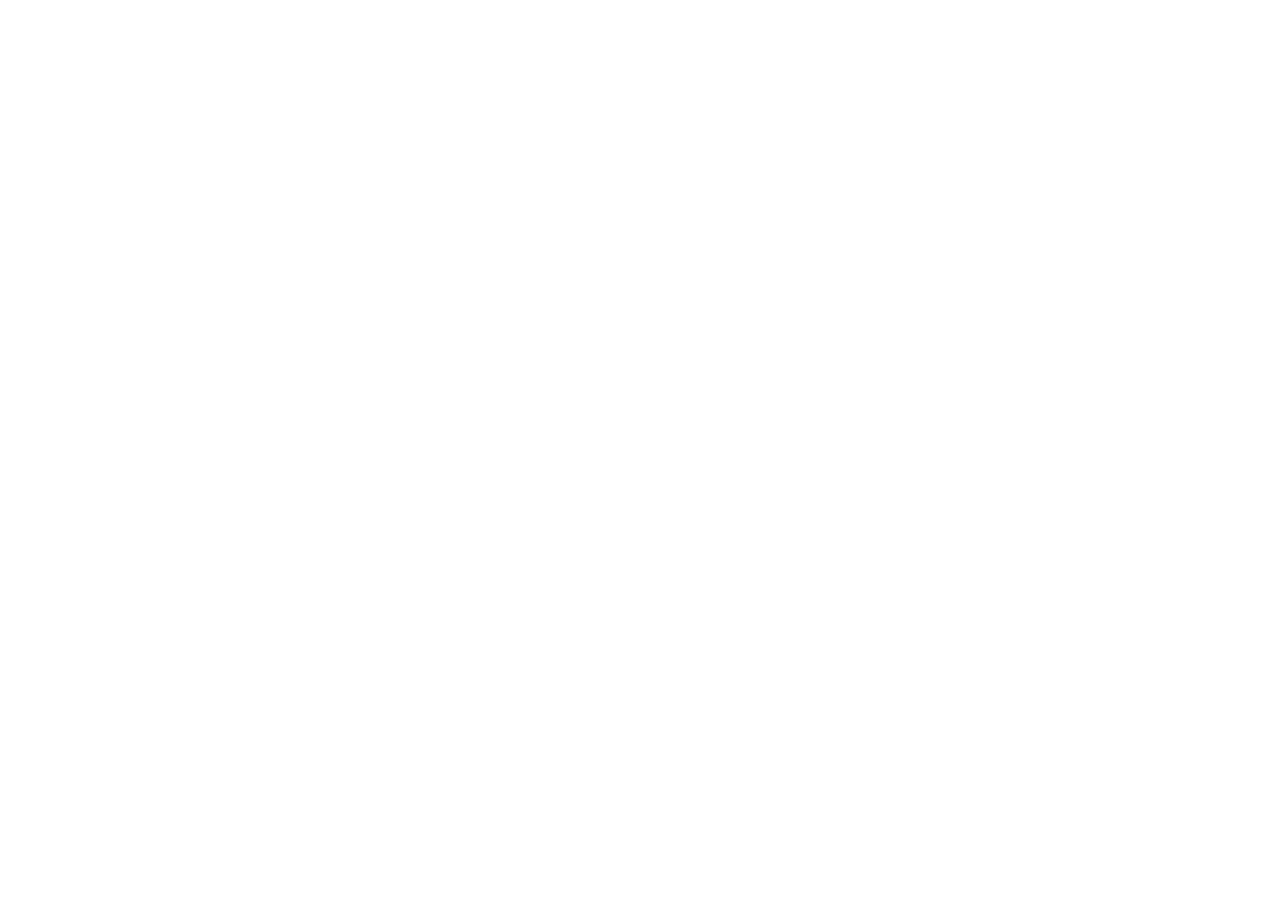
==== 5-pwd/index.html @ 0b0ff2c8 "setup project" ====
<!DOCTYPE html>
<html>
    <head>
        <link href='http://fonts.googleapis.com/css?family=Source+Sans+Pro:200,300,400,600,700,900,200italic,300italic,400italic,600italic,700italic,900italic' rel='stylesheet' type='text/css'>    
        <link href="//maxcdn.bootstrapcdn.com/font-awesome/4.2.0/css/font-awesome.min.css" rel="stylesheet">
        <link href="css/bootstrap.css" rel="stylesheet">
        <meta charset="utf-8">
    <title>Desktop App</title>
    </head>
    <body>
    <script src="Desktop.js"></script>



    
    </body>
</html>
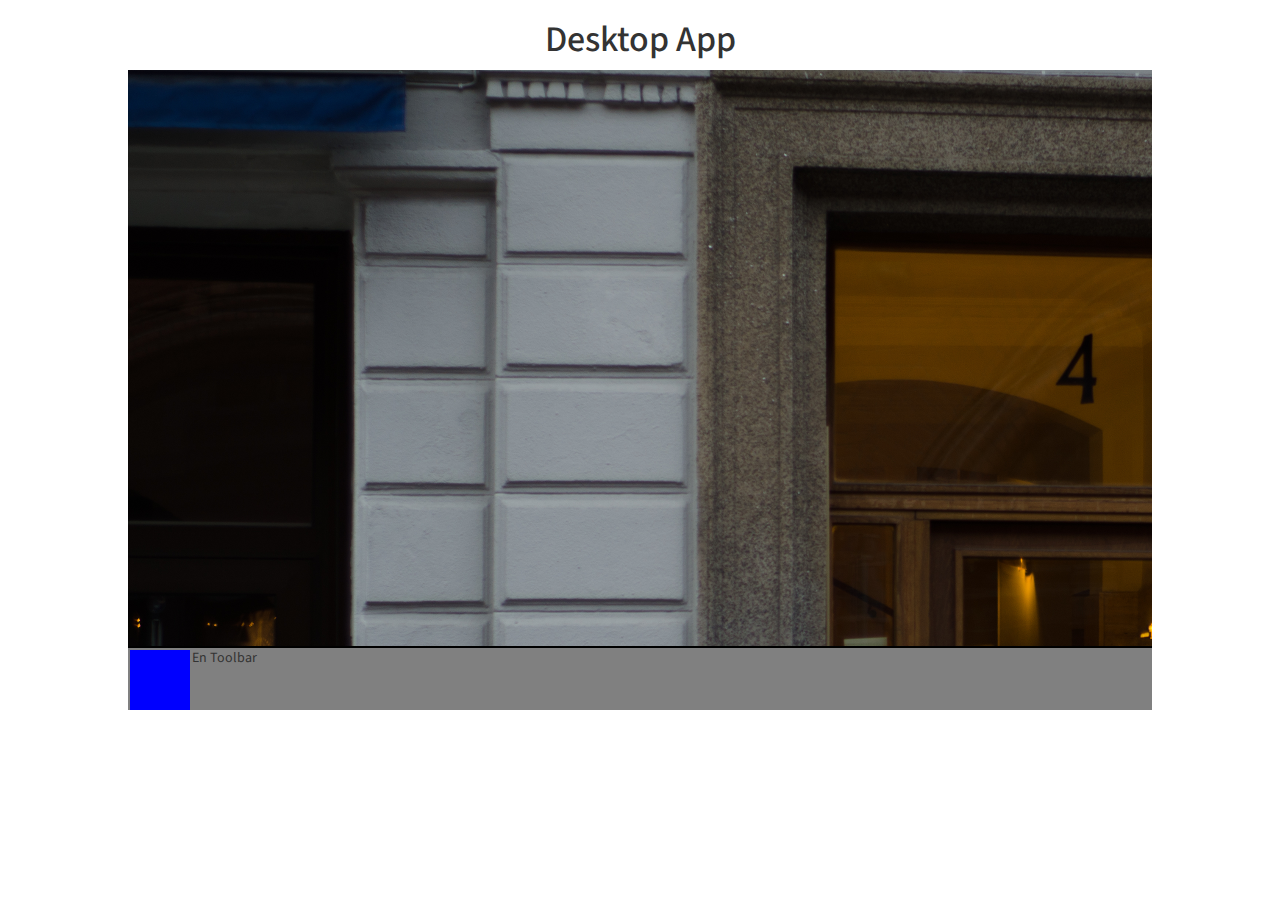
==== commit d4dbc021: "basic functionality" ====
--- a/5-pwd/index.html
+++ b/5-pwd/index.html
@@ -8,6 +8,7 @@
     <title>Desktop App</title>
     </head>
     <body>
+    <h1>Desktop App</h1>
     <script src="Desktop.js"></script>
 
 
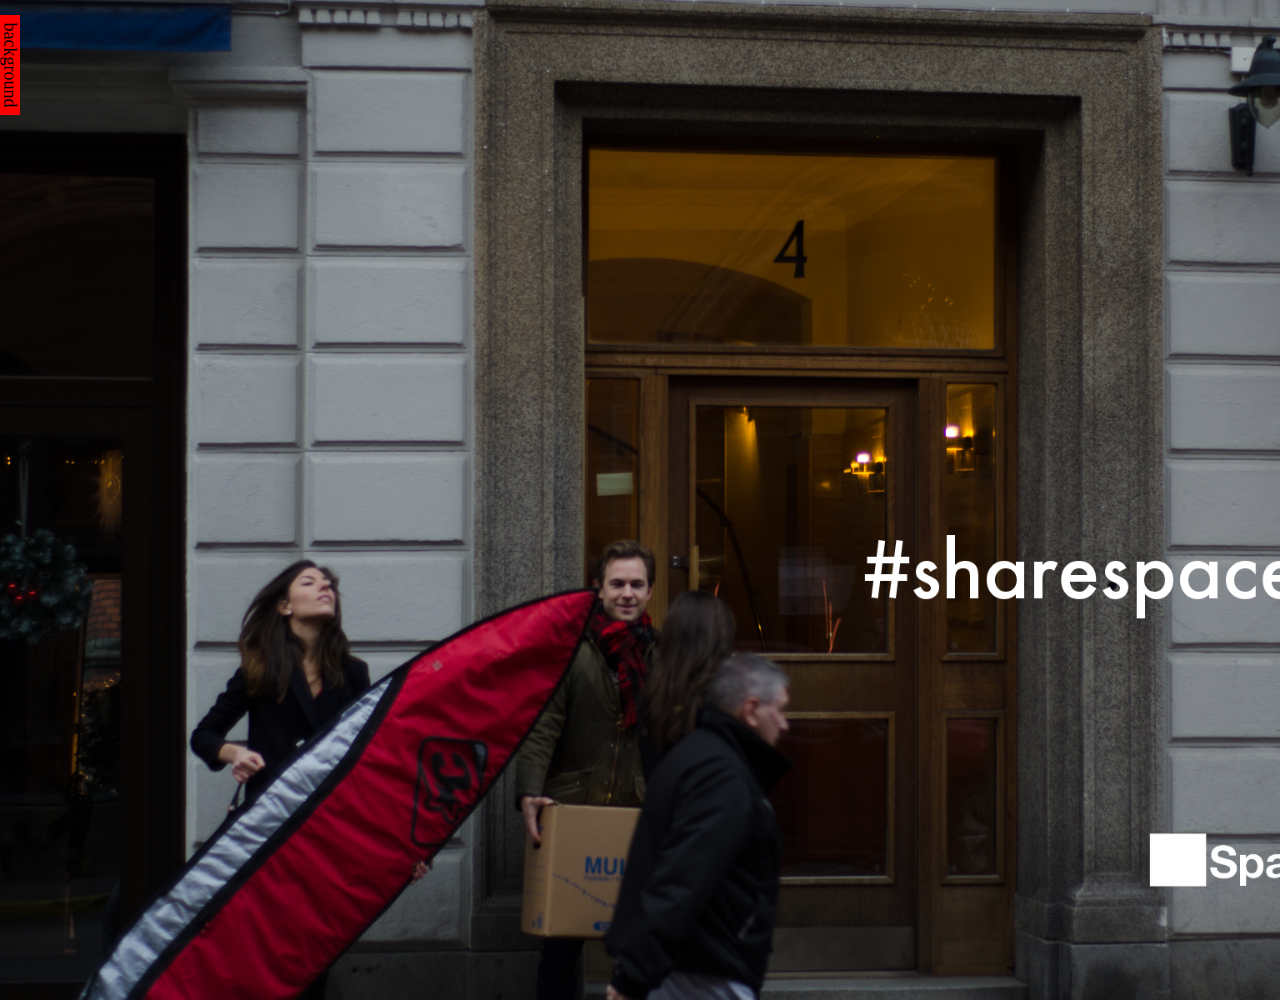
==== commit a623230d: "added basic tab system" ====
--- a/5-pwd/index.html
+++ b/5-pwd/index.html
@@ -3,12 +3,12 @@
     <head>
         <link href='http://fonts.googleapis.com/css?family=Source+Sans+Pro:200,300,400,600,700,900,200italic,300italic,400italic,600italic,700italic,900italic' rel='stylesheet' type='text/css'>    
         <link href="//maxcdn.bootstrapcdn.com/font-awesome/4.2.0/css/font-awesome.min.css" rel="stylesheet">
-        <link href="css/bootstrap.css" rel="stylesheet">
+        <link href="css/custom.css" rel="stylesheet">
         <meta charset="utf-8">
     <title>Desktop App</title>
     </head>
     <body>
-    <h1>Desktop App</h1>
+    <script src="Tab.js"></script>
     <script src="Desktop.js"></script>
 
 
--- a/5-pwd/css/custom.css
+++ b/5-pwd/css/custom.css
@@ -0,0 +1,57 @@
+body{
+    padding:0px;
+    margin:0px;
+}
+#desktop{
+    overflow:hidden;
+    margin-left:auto;
+    margin-right:auto;
+    width:100%;
+    height:1000px;
+    background-size:cover;
+}
+.container{
+    background-color:blue;
+    -webkit-transform: rotate(-90deg);
+    -moz-transform: rotate(-90deg);
+    -ms-transform: rotate(-90deg);
+    -o-transform: rotate(-90deg);
+    transform: rotate(-90deg);
+}
+.tab{
+    font-size:18px;
+    height:30px;
+    position:absolute;
+    background-color:red;
+    text-align:center;
+      -webkit-transition:all .5s ease-out;
+      -moz-transition:all .5s ease-out;
+      -ms-transition:all .5s ease-out;
+      -o-transition:all .5s ease-out;
+      transition:all .5s ease-out;
+    -webkit-transform: rotate(90deg);
+    -moz-transform: rotate(90deg);
+    -ms-transform: rotate(90deg);
+    -o-transform: rotate(90deg);
+    transform: rotate(90deg);
+    padding:0px;
+}
+
+.tabActive{
+          -webkit-transition:all .5s ease-out;
+      -moz-transition:all .5s ease-out;
+      -ms-transition:all .5s ease-out;
+      -o-transition:all .5s ease-out;
+      transition:all .5s ease-out;
+    font-size:18px;
+    height:30px;
+    position:absolute;
+    background-color:red;
+    text-align:center;
+    -webkit-transform: rotate(90deg) translate(0px, -400px);
+    -moz-transform: rotate(90deg) translate(0px, -400px);
+    -ms-transform: rotate(90deg) translate(0px, -400px);
+    -o-transform: rotate(90deg) translate(0px, -400px);
+    transform: rotate(90deg) translate(0px, -400px); 
+    padding:0px;
+}
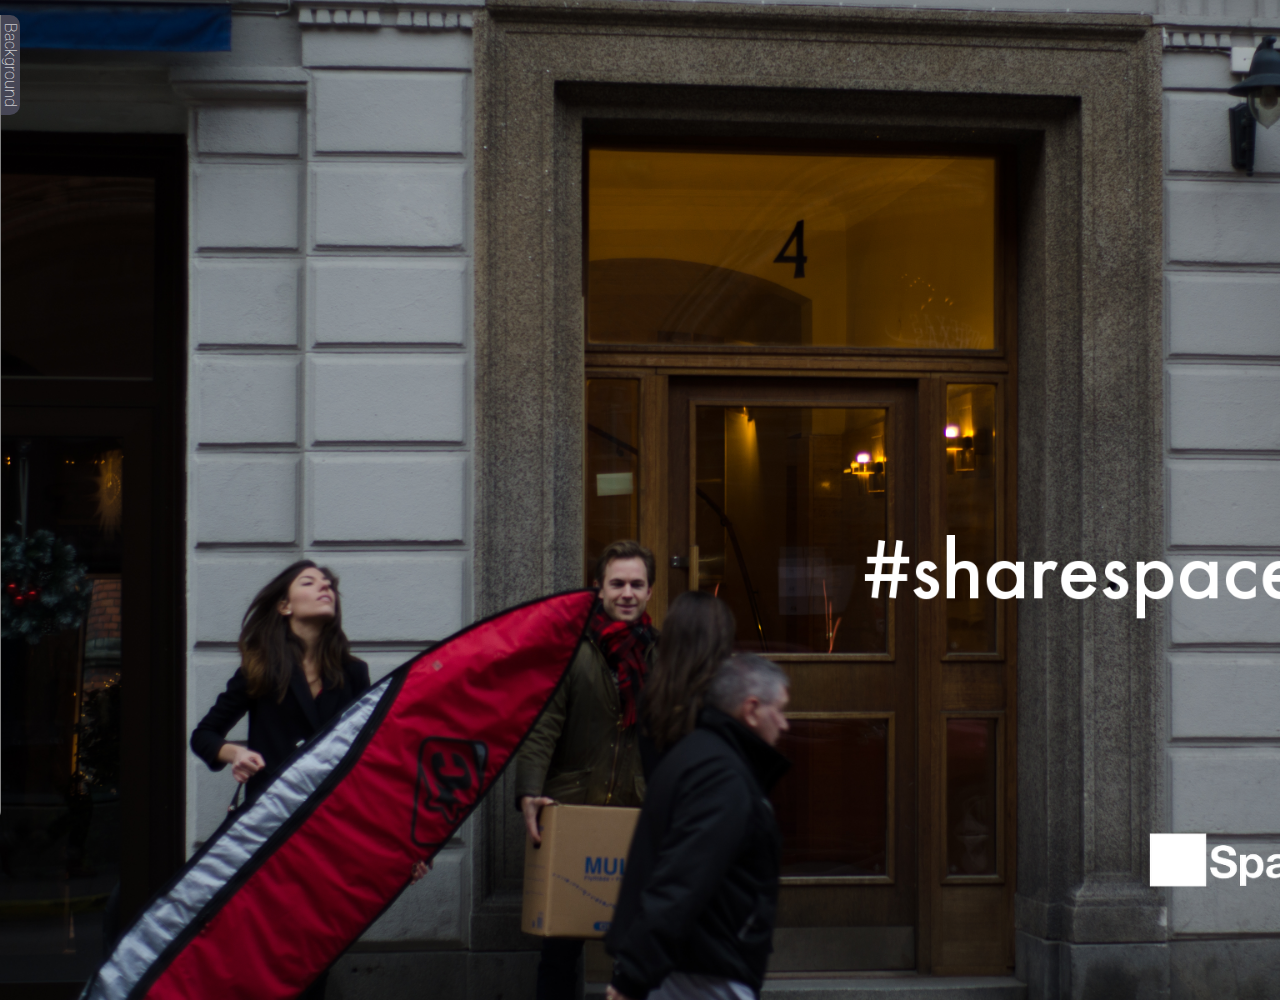
==== commit 0ca7aac1: "some styling" ====
--- a/5-pwd/index.html
+++ b/5-pwd/index.html
@@ -5,6 +5,7 @@
         <link href="//maxcdn.bootstrapcdn.com/font-awesome/4.2.0/css/font-awesome.min.css" rel="stylesheet">
         <link href="css/custom.css" rel="stylesheet">
         <meta charset="utf-8">
+        <link href='http://fonts.googleapis.com/css?family=Roboto:400,300' rel='stylesheet' type='text/css'>
     <title>Desktop App</title>
     </head>
     <body>
--- a/5-pwd/css/custom.css
+++ b/5-pwd/css/custom.css
@@ -1,6 +1,10 @@
+/*#B7B6C1
+*/
 body{
     padding:0px;
     margin:0px;
+    font-family: 'Roboto', sans-serif;
+    font-weight:lighter;
 }
 #desktop{
     overflow:hidden;
@@ -11,24 +15,30 @@
     background-size:cover;
 }
 .container{
-    background-color:blue;
+    background-color:#94958B;
     -webkit-transform: rotate(-90deg);
     -moz-transform: rotate(-90deg);
     -ms-transform: rotate(-90deg);
     -o-transform: rotate(-90deg);
     transform: rotate(-90deg);
+    border-bottom-right-radius:10px;
+    border-style:solid;
+    border-color:gray;
 }
 .tab{
-    font-size:18px;
+    color:white;
+    border-top-left-radius:10px;
+    border-top-right-radius:10px;
+    font-size:16px;
     height:30px;
     position:absolute;
-    background-color:red;
+    background-color:#464655;
     text-align:center;
-      -webkit-transition:all .5s ease-out;
-      -moz-transition:all .5s ease-out;
-      -ms-transition:all .5s ease-out;
-      -o-transition:all .5s ease-out;
-      transition:all .5s ease-out;
+    -webkit-transition:all .5s ease-out;
+    -moz-transition:all .5s ease-out;
+    -ms-transition:all .5s ease-out;
+    -o-transition:all .5s ease-out;
+    transition:all .5s ease-out;
     -webkit-transform: rotate(90deg);
     -moz-transform: rotate(90deg);
     -ms-transform: rotate(90deg);
@@ -38,15 +48,18 @@
 }
 
 .tabActive{
-          -webkit-transition:all .5s ease-out;
-      -moz-transition:all .5s ease-out;
-      -ms-transition:all .5s ease-out;
-      -o-transition:all .5s ease-out;
-      transition:all .5s ease-out;
-    font-size:18px;
+    color:white;
+    border-top-left-radius:10px;
+    border-top-right-radius:10px;
+    -webkit-transition:all .5s ease-out;
+    -moz-transition:all .5s ease-out;
+    -ms-transition:all .5s ease-out;
+    -o-transition:all .5s ease-out;
+    transition:all .5s ease-out;
+    font-size:16px;
     height:30px;
     position:absolute;
-    background-color:red;
+    background-color:#464655;
     text-align:center;
     -webkit-transform: rotate(90deg) translate(0px, -400px);
     -moz-transform: rotate(90deg) translate(0px, -400px);
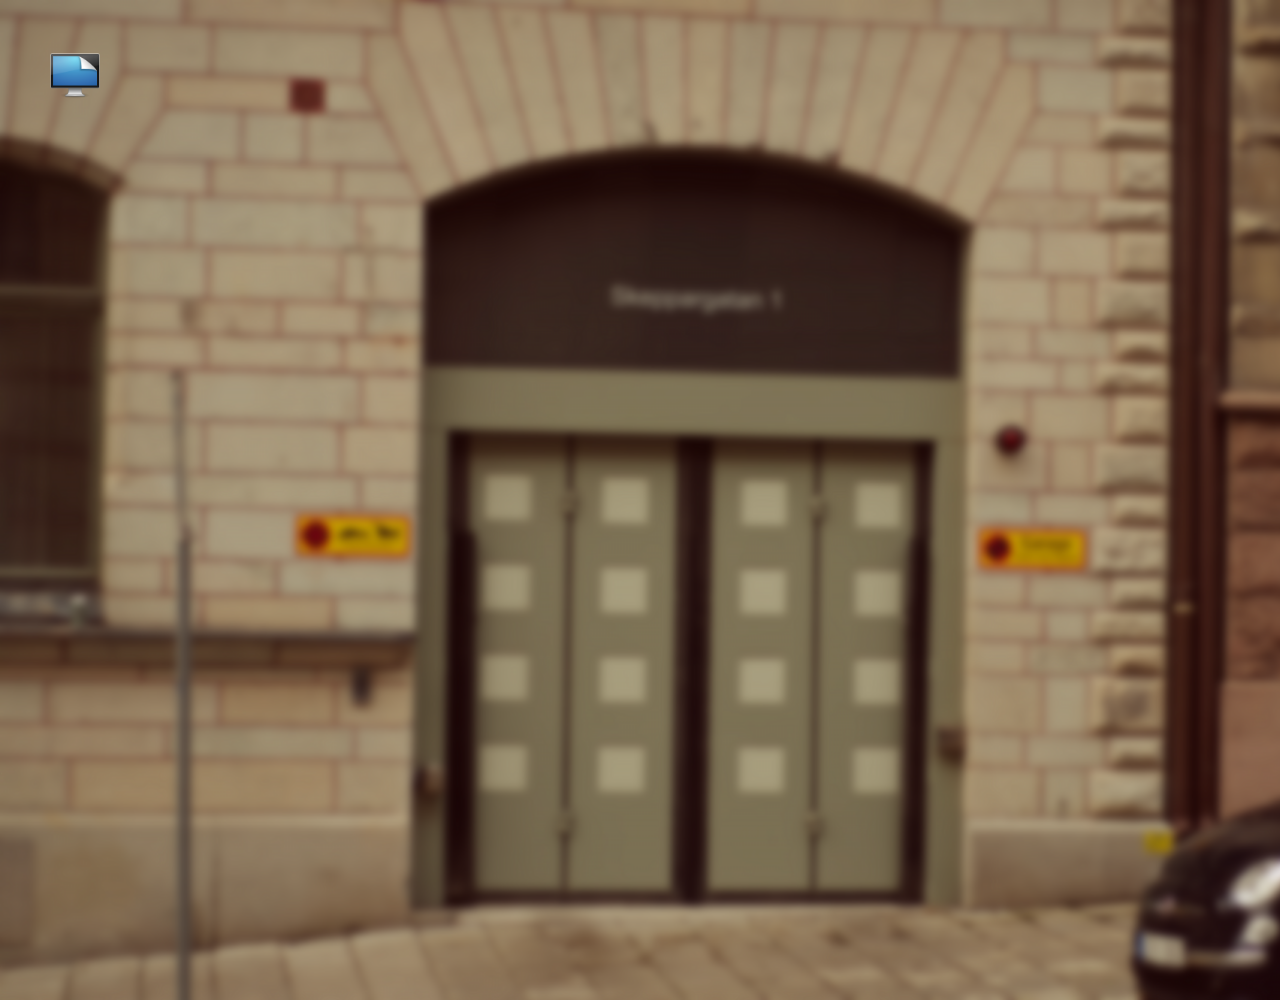
==== commit cae4a4b7: "redone the interface" ====
--- a/5-pwd/index.html
+++ b/5-pwd/index.html
@@ -9,7 +9,7 @@
     <title>Desktop App</title>
     </head>
     <body>
-    <script src="Tab.js"></script>
+    <script src="Popup.js"></script>
     <script src="Desktop.js"></script>
 
 
--- a/5-pwd/css/custom.css
+++ b/5-pwd/css/custom.css
@@ -14,6 +14,88 @@
     height:1000px;
     background-size:cover;
 }
+
+.icon{
+    width:50px;
+    height:50px;
+    margin-left:50px;
+    margin-top:50px;
+    background-size:contain;
+    cursor:pointer;
+}
+
+.popup{
+    background-color:#94958B;
+    border-radius:5px;
+    border-style:solid;
+    border-color:black;
+    border-width:1px;
+}
+
+.topBar{
+    width:100%;
+    height:5%;
+    background-color:#464655;
+    border-top-left-radius:5px;
+    border-top-right-radius:5px;
+}
+
+.headline{
+    margin-left:5px;
+    margin-top:2px;
+    height:35px;
+    float:left;
+}
+
+.headlineIcon{
+    float:left;
+    margin-left:2px;
+    margin-top:2px;
+    height:30px;
+    width:30px;
+    background-size:contain;
+}
+
+.headlineText{
+    float:left;
+    color:white;
+    line-height:30px;
+    margin-top:2px;
+    margin-left:5px;
+}
+
+.closeButton{
+    text-align:center;
+    line-height:30px;
+    color:white;
+    margin-top:5px;
+    margin-right:5px;
+    height:30px;
+    width:30px;
+    background-color:black;
+    float:right;
+    cursor:pointer;
+}
+
+.closeButton:hover{
+    cursor:pointer;
+}
+
+.popupContent{
+    width:100%;
+    height:90%;
+    background-color:#94958B;
+    overflow:scroll;
+}
+
+.bottomBar{
+    width:100%;
+    height:5%;
+    background-color:#464655;
+    border-bottom-left-radius:5px;
+    border-bottom-right-radius:5px; 
+}
+
 .container{
     background-color:#94958B;
     -webkit-transform: rotate(-90deg);
